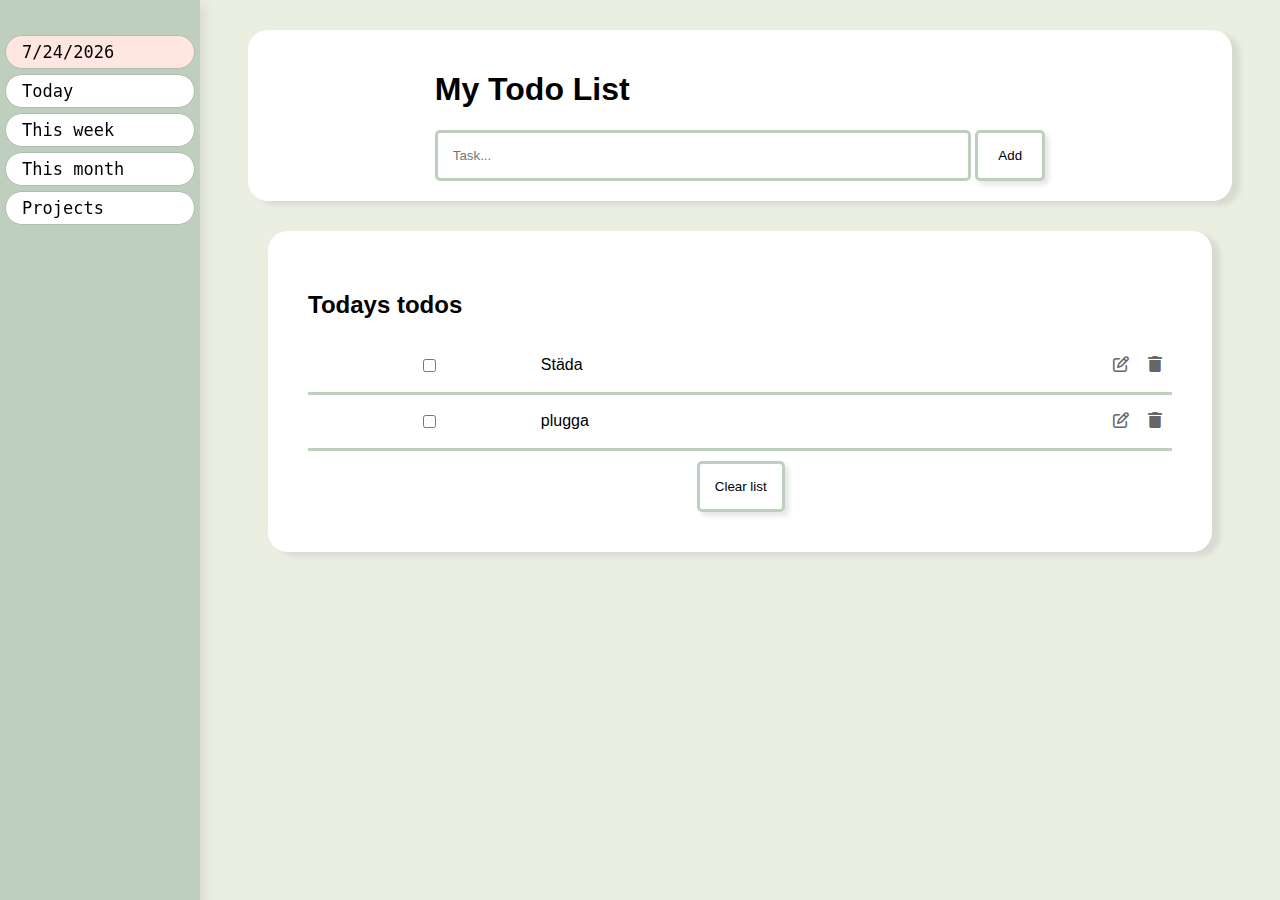
==== index.html @ 6f264ecf "This week mobile first" ====
<!DOCTYPE html>
<html lang="en">
<head>
    <meta charset="UTF-8">
    <meta name="viewport" content="width=device-width, initial-scale=1.0">
    <link rel="stylesheet" href="style.css">
    <link rel="stylesheet" href="https://cdnjs.cloudflare.com/ajax/libs/font-awesome/6.0.0-beta3/css/all.min.css">
    <title>ToDoApp</title>
</head>
<body>
    <!-- Sidebar -->
<div class="sidenav">
    <p id="datetime" class="datetime"></p>
    <a href="https://webexpressab.github.io/ToDoWebApp/index.html">Today</a>
    <a href="https://webexpressab.github.io/ToDoWebApp/week.html">This week</a>
    <a href="#">This month</a>
    <a href="#">Projects</a>
  </div>
  
  <div class="main">
    <div class="card1">
        <div id="myDIV" class="header">
            <h1>My Todo List</h1>
            <input type="text" id="myInput" class="myInput" placeholder="Task...">
            <button id="addBtn" class="addBtn" onclick="laggaTill()">Add</button>
            <button id="sparaKnapp" onclick="sparaRedigering()" style="display: none;">Save edit</button>
          </div>
    </div>

    <!-- Hamburger menu button -->
    <div class="hamburger" id="hamburger" onclick="toggleMenu()">
        <i class="fas fa-bars"></i>
    </div>


    <div class="card2">
        <h2>Todays todos</h2>
          <table class="todayTable">
            <tbody id="output"></tbody>
          </table>
          <button
          type="button"
          onclick="rensa()"
          class="btnRensa"
          id="btnRensa"
        >
          Clear list
        </button>
    </div>
  </div>
</body>
<script src="script.js" type="text/javascript"></script>
</html>
---- style.css ----
/*Bakgrund för sidan*/
body {
    background-color: #ebefe2;
  }

  /*Sidebar*/
.sidenav {
    height: 100%; 
    width: 200px; 
    position: fixed; 
    z-index: 1; 
    top: 0;
    left: 0;
    background-color: #bfcfbe;
    overflow-x: hidden;
    padding-top: 30px;
    box-shadow: 5px 4px 10px rgba(166, 166, 166, 0.287);
  }

  /*Dagens datum*/
  .datetime {
    padding: 6px 8px 6px 16px;
    text-decoration: none;
    font-size: 17px;
    color: #000000;
    display: block;
    font-family:monospace;
    border: solid;
    border-radius: 20px;
    border-color: #b2bbb1;
    border-width: thin;
    background-color: #ffe6e0;
    margin: 5px;
  }
  
  /*Länkar i sidebar*/
  .sidenav a {
    padding: 6px 8px 6px 16px;
    text-decoration: none;
    font-size: 17px;
    color: #000000;
    display: block;
    font-family:monospace;
    border: solid;
    border-radius: 20px;
    border-color: #b2bbb1;
    border-width: thin;
    background-color: white;
    margin: 5px;
  }
 
  .sidenav a:hover {
   opacity: 70%;
  }
  /* Dölj hamburgermenyn på stora skärmar */
.hamburger {
    display: none;
    position: fixed;
    top: 10px;
    left: 10px;
    z-index: 2;
    background: white;
    background-color: transparent;
    border: none;
    padding: 10px;
    border-radius: 50%;
    box-shadow: none;
}

.hamburger i {
    font-size: 24px;
}


  .main {
    margin-left: 200px;
    padding: 0px 10px;
  
  }

.card1 {
    background-color: white;
    margin: 30px;
    display: flex;
    padding: 20px;
    border-radius: 20px;
    box-shadow: 8px 4px 5px rgba(166, 166, 166, 0.287);
    justify-content: center;
    font-family: Arial, Helvetica, sans-serif;
}


input {
    padding: 15px;
    border-radius: 5px;
    border: solid;
    border-color: #bfcfbe;
}
.myInput {
    width: 500px;
  }

button {
    padding: 15px;
    border-radius: 5px;
    border: solid;
    border-color: #bfcfbe;
    background-color: white;
    box-shadow: 4px 4px 5px rgba(166, 166, 166, 0.287);

}
button:hover {
   opacity: 50%;
   
}
.addBtn {
    width: 70px;
}
.btnRensa {
    margin-top: 10px;
    margin-left: 45%;
}


.card2 {
    background-color: white;
    margin: 50px;
    margin-top: 20px;
    padding: 40px;
    border-radius: 20px;
    box-shadow: 8px 4px 5px rgba(166, 166, 166, 0.287);
    font-family:Verdana, Geneva, Tahoma, sans-serif;

}

table {
    table-layout: auto; 
    width: 100%; 
}

.todayTable {
    border-collapse: collapse; 
}

td, th {
    padding: 10px;
    border-bottom: solid;
    border-color: #bfcfbe;;

}

.weekContainer {
    display: grid;
    grid-template-columns: repeat(5, 19.5%); 
    gap: 10px;  
}

.day {
    display: flex;
    flex-direction: column;
    align-items: center;
    padding: 10px;
    border: solid;
    border-radius: 10px;
    border-color: #bfcfbe;
}

.weekInput {
    margin-bottom: 10px;
    padding: 2px;
    width: 80%;
}

.weekAddBtn {
    margin-bottom: 10px;
    padding: 5px;
}

.weekOutput {
    list-style: none;
    padding: 0;
    width: 100%;
    overflow-y: auto;
}

tr.dragged {
    opacity: 0.5;
}

tr.drop-target {
    border: 2px dashed #000;
}

i {
    margin-left: 15px;
    color: #666;
    cursor: pointer;
}

i:hover {
opacity: 50%;
}

.ikoner {
    text-align: right;
}

ul {
    list-style: none; 
    margin: 0;
    padding: 0;
}

li {
    display: flex;
    align-items: center; /* Centrera vertikalt */
    padding: 10px 5px; /* Skapa lite avstånd mellan listobjekt */
    margin: 10px;
    gap: 10px; /* Avstånd mellan checkbox och text */
    border-bottom: solid;
    border-color: #bfcfbe;
}
@media screen and (max-width: 1450px) {
    .weekContainer {
        grid-template-columns: auto;   
    }
}

/* Visa hamburgermenyn och dölj sidomenyn på mindre skärmar */
@media screen and (max-width: 950px) {
    .sidenav {
        display: none;
        width: 100%;
        height: auto;
        position: absolute;
        top: 0;
        left: 0;
        background-color: #bfcfbe;
        z-index: 1;
    }

    .sidenav.active {
        display: block;
    }

    .hamburger {
        display: block;
    }

    .main {
        margin-left: 0;
    }
    .myInput {
        width: 100%;
        margin-bottom: 10px;
    }
    .card1, .card2 {
        margin: 20px 10px;
        padding: 20px;
        height: 100%;
    }
    

    .btnRensa {
        margin-left: 0;
        width: 100%;
    }

    table {
        width: 100%;
    }

}

@media screen and (max-width: 650px) {
    .card1, .card2 {
        margin: 2px;
        padding: 20px;
        box-shadow: none;
        margin-bottom: 20px;
    }
    
    button {
        box-shadow: none;
    }

}
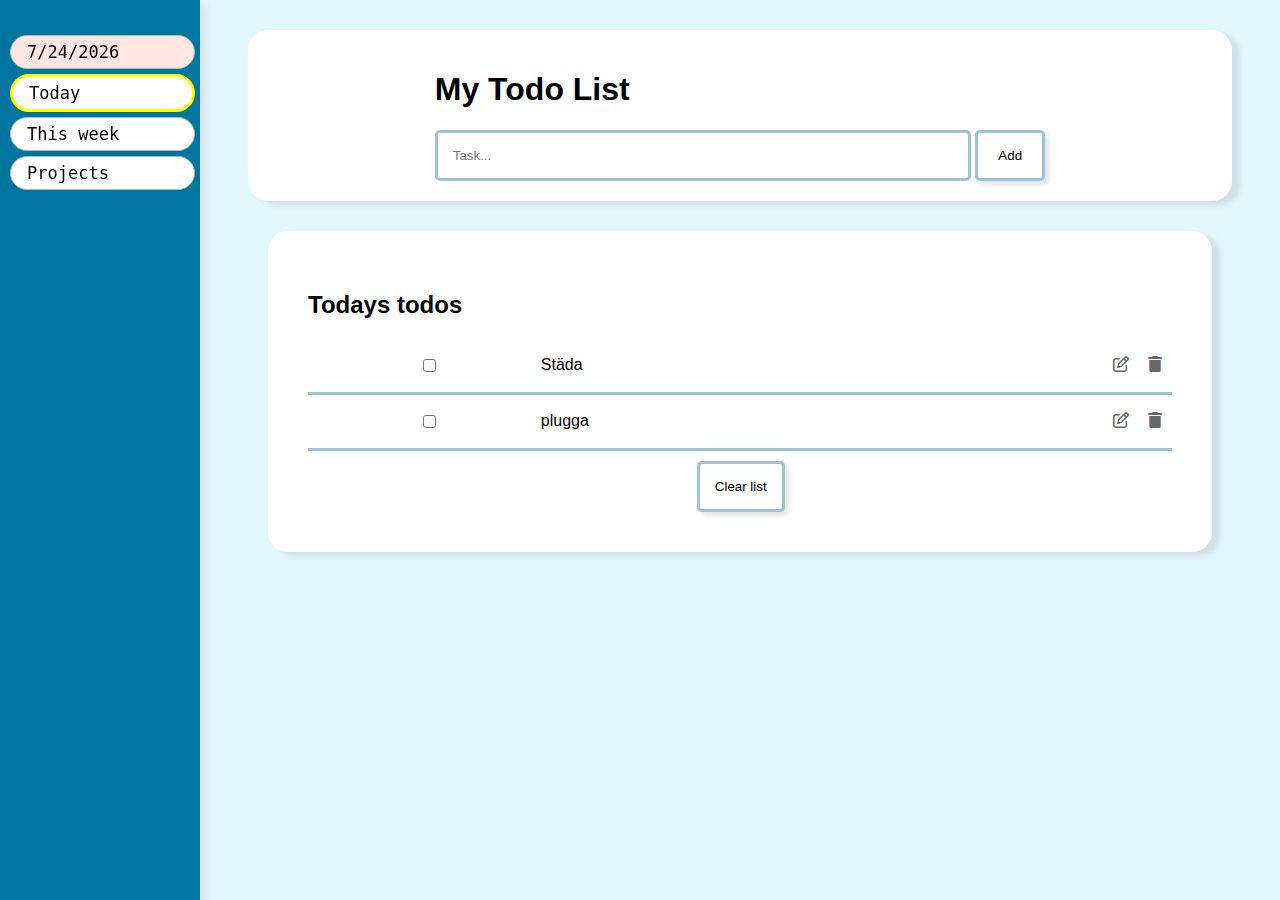
==== commit 256968b5: "lagt till så man ser i sidebaren vart man befinner sig" ====
--- a/index.html
+++ b/index.html
@@ -9,12 +9,11 @@
 </head>
 <body>
     <!-- Sidebar -->
-<div class="sidenav">
-    <p id="datetime" class="datetime"></p>
-    <a href="https://webexpressab.github.io/ToDoWebApp/index.html">Today</a>
-    <a href="https://webexpressab.github.io/ToDoWebApp/week.html">This week</a>
-    <a href="#">This month</a>
-    <a href="#">Projects</a>
+    <div class="sidenav">
+      <p id="datetime" class="datetime"></p>
+      <a href="https://webexpressab.github.io/ToDoWebApp/index.html" class="sideA active">Today</a>
+      <a href="https://webexpressab.github.io/ToDoWebApp/week.html" class="sideA">This week</a>
+      <a href="/https://webexpressab.github.io/ToDoWebApp/projects.html" class="sideA">Projects</a>
   </div>
   
   <div class="main">
--- a/style.css
+++ b/style.css
@@ -1,6 +1,6 @@
 /*Bakgrund för sidan*/
 body {
-    background-color: #ebefe2;
+    background-color: rgb(227, 247, 255);
   }
 
   /*Sidebar*/
@@ -11,7 +11,7 @@
     z-index: 1; 
     top: 0;
     left: 0;
-    background-color: #bfcfbe;
+    background-color: rgb(0,117,160);
     overflow-x: hidden;
     padding-top: 30px;
     box-shadow: 5px 4px 10px rgba(166, 166, 166, 0.287);
@@ -31,6 +31,7 @@
     border-width: thin;
     background-color: #ffe6e0;
     margin: 5px;
+    margin-left: 10px;
   }
   
   /*Länkar i sidebar*/
@@ -47,11 +48,20 @@
     border-width: thin;
     background-color: white;
     margin: 5px;
+    margin-left: 10px;
   }
  
   .sidenav a:hover {
    opacity: 70%;
   }
+
+  .sidenav a.active {
+
+    border: solid;
+    border-color: yellow;
+
+
+}
   /* Dölj hamburgermenyn på stora skärmar */
 .hamburger {
     display: none;
@@ -94,17 +104,21 @@
     padding: 15px;
     border-radius: 5px;
     border: solid;
-    border-color: #bfcfbe;
+    border-color: rgb(159, 194, 207);
 }
 .myInput {
     width: 500px;
+  }
+
+  .arrow-buttons {
+    display: none;
   }
 
 button {
     padding: 15px;
     border-radius: 5px;
     border: solid;
-    border-color: #bfcfbe;
+    border-color: rgb(159, 194, 207);
     background-color: white;
     box-shadow: 4px 4px 5px rgba(166, 166, 166, 0.287);
 
@@ -130,8 +144,29 @@
     border-radius: 20px;
     box-shadow: 8px 4px 5px rgba(166, 166, 166, 0.287);
     font-family:Verdana, Geneva, Tahoma, sans-serif;
-
-}
+}
+
+.cardWeek {
+    background-color: white;
+    margin: 50px;
+    margin-top: 20px;
+    padding: 40px;
+    border-radius: 20px;
+    box-shadow: 8px 4px 5px rgba(166, 166, 166, 0.287);
+    font-family:Verdana, Geneva, Tahoma, sans-serif;
+}
+.card4 {
+    background-color: white;
+    margin: 50px;
+    margin-top: 20px;
+    padding: 40px;
+    border-radius: 20px;
+    display: inline-flex;
+    width: 38%;
+    box-shadow: 8px 4px 5px rgba(166, 166, 166, 0.287);
+    font-family:Verdana, Geneva, Tahoma, sans-serif;
+}
+
 
 table {
     table-layout: auto; 
@@ -145,7 +180,7 @@
 td, th {
     padding: 10px;
     border-bottom: solid;
-    border-color: #bfcfbe;;
+    border-color: rgb(159, 194, 207);
 
 }
 
@@ -156,19 +191,29 @@
 }
 
 .day {
-    display: flex;
+    display: inline;
     flex-direction: column;
     align-items: center;
     padding: 10px;
     border: solid;
     border-radius: 10px;
-    border-color: #bfcfbe;
+    border-color: rgb(159, 194, 207);
+}
+
+.projectCol {
+    display: inline;
+    flex-direction: column;
+    align-items: center;
+    padding: 20px;
+    border: solid;
+    border-radius: 10px;
+    border-color: rgb(159, 194, 207);
 }
 
 .weekInput {
     margin-bottom: 10px;
-    padding: 2px;
-    width: 80%;
+    padding: 5px;
+    width: 73%;
 }
 
 .weekAddBtn {
@@ -218,16 +263,44 @@
     margin: 10px;
     gap: 10px; /* Avstånd mellan checkbox och text */
     border-bottom: solid;
-    border-color: #bfcfbe;
+    border-color: rgb(159, 194, 207);
+    
+}
+.sparaKnappWeek {
+    padding: 5px;
 }
 @media screen and (max-width: 1450px) {
     .weekContainer {
         grid-template-columns: auto;   
     }
+    .weekInput {
+        width: 90%;
+    }
+    .cardWeek {
+        background-color: transparent;
+        box-shadow: none;
+        margin-top: 0;
+        padding-top: 0;
+    }
+        .day {
+        background-color: white;
+        box-shadow: 8px 4px 5px rgba(166, 166, 166, 0.287);
+    }
 }
 
 /* Visa hamburgermenyn och dölj sidomenyn på mindre skärmar */
 @media screen and (max-width: 950px) {
+    .cardWeek {
+        background-color: transparent;
+        box-shadow: none;
+        margin-top: 0;
+        padding-top: 0;
+    }
+    .day {
+        background-color: white;
+        box-shadow: 8px 4px 5px rgba(166, 166, 166, 0.287);
+    }
+    
     .sidenav {
         display: none;
         width: 100%;
@@ -235,7 +308,7 @@
         position: absolute;
         top: 0;
         left: 0;
-        background-color: #bfcfbe;
+        background-color: rgb(0,117,160);
         z-index: 1;
     }
 
@@ -254,7 +327,7 @@
         width: 100%;
         margin-bottom: 10px;
     }
-    .card1, .card2 {
+    .card1, .card2, .cardWeek {
         margin: 20px 10px;
         padding: 20px;
         height: 100%;
@@ -268,6 +341,9 @@
 
     table {
         width: 100%;
+    }
+    .weekInput {
+        width: 85%;
     }
 
 }
@@ -279,9 +355,26 @@
         box-shadow: none;
         margin-bottom: 20px;
     }
+    .cardWeek{
+        padding: 0;
+    }
+    .day {
+        box-shadow: none;
+    }
     
     button {
         box-shadow: none;
     }
-
-}
+    .weekInput {
+        width: 75%;
+    }
+      /* Visa pilar för att ändra ordning */
+  .arrow-buttons {
+    display: inline-block;
+    margin-left: 5px;
+  }
+  i {
+    margin-left: 0px;
+}
+
+}
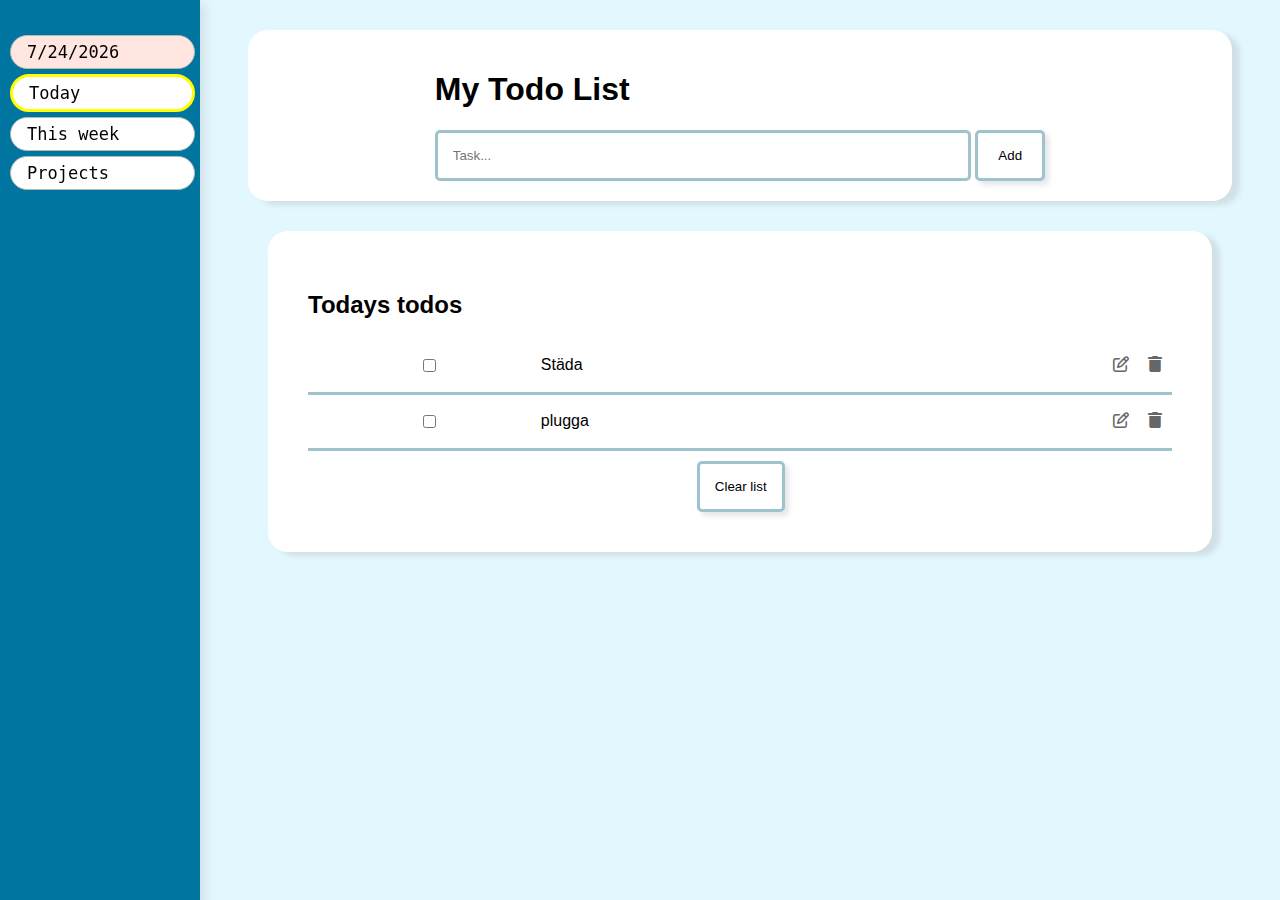
==== commit 0556c086: "fel länk till projects" ====
--- a/index.html
+++ b/index.html
@@ -13,7 +13,7 @@
       <p id="datetime" class="datetime"></p>
       <a href="https://webexpressab.github.io/ToDoWebApp/index.html" class="sideA active">Today</a>
       <a href="https://webexpressab.github.io/ToDoWebApp/week.html" class="sideA">This week</a>
-      <a href="/https://webexpressab.github.io/ToDoWebApp/projects.html" class="sideA">Projects</a>
+      <a href="https://webexpressab.github.io/ToDoWebApp/projects.html" class="sideA">Projects</a>
   </div>
   
   <div class="main">
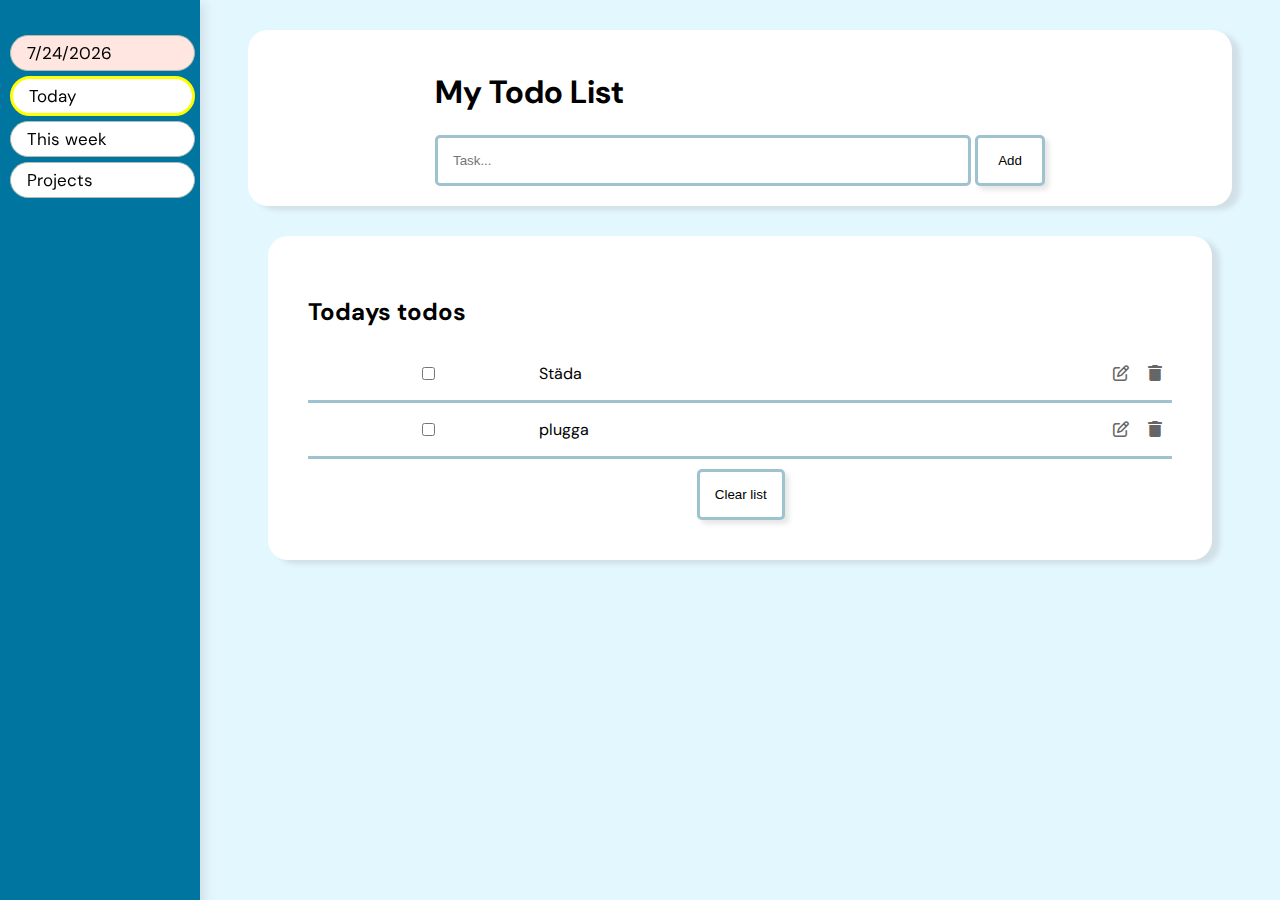
==== commit 15113707: "Fixa fonts" ====
--- a/index.html
+++ b/index.html
@@ -5,6 +5,9 @@
     <meta name="viewport" content="width=device-width, initial-scale=1.0">
     <link rel="stylesheet" href="style.css">
     <link rel="stylesheet" href="https://cdnjs.cloudflare.com/ajax/libs/font-awesome/6.0.0-beta3/css/all.min.css">
+    <link rel="preconnect" href="https://fonts.googleapis.com">
+<link rel="preconnect" href="https://fonts.gstatic.com" crossorigin>
+<link href="https://fonts.googleapis.com/css2?family=DM+Sans:ital,opsz,wght@0,9..40,100..1000;1,9..40,100..1000&display=swap" rel="stylesheet">
     <title>ToDoApp</title>
 </head>
 <body>
@@ -23,6 +26,9 @@
             <input type="text" id="myInput" class="myInput" placeholder="Task...">
             <button id="addBtn" class="addBtn" onclick="laggaTill()">Add</button>
             <button id="sparaKnapp" onclick="sparaRedigering()" style="display: none;">Save edit</button>
+  
+
+
           </div>
     </div>
 
--- a/style.css
+++ b/style.css
@@ -1,6 +1,7 @@
 /*Bakgrund för sidan*/
 body {
     background-color: rgb(227, 247, 255);
+    font-family: "DM Sans", sans-serif;
   }
 
   /*Sidebar*/
@@ -24,7 +25,7 @@
     font-size: 17px;
     color: #000000;
     display: block;
-    font-family:monospace;
+    font-family: "DM Sans", sans-serif;
     border: solid;
     border-radius: 20px;
     border-color: #b2bbb1;
@@ -41,7 +42,7 @@
     font-size: 17px;
     color: #000000;
     display: block;
-    font-family:monospace;
+    font-family: "DM Sans", sans-serif;
     border: solid;
     border-radius: 20px;
     border-color: #b2bbb1;
@@ -96,7 +97,7 @@
     border-radius: 20px;
     box-shadow: 8px 4px 5px rgba(166, 166, 166, 0.287);
     justify-content: center;
-    font-family: Arial, Helvetica, sans-serif;
+    font-family: "DM Sans", sans-serif;
 }
 
 
@@ -143,7 +144,7 @@
     padding: 40px;
     border-radius: 20px;
     box-shadow: 8px 4px 5px rgba(166, 166, 166, 0.287);
-    font-family:Verdana, Geneva, Tahoma, sans-serif;
+    font-family: "DM Sans", sans-serif;
 }
 
 .cardWeek {
@@ -153,7 +154,7 @@
     padding: 40px;
     border-radius: 20px;
     box-shadow: 8px 4px 5px rgba(166, 166, 166, 0.287);
-    font-family:Verdana, Geneva, Tahoma, sans-serif;
+    font-family: "DM Sans", sans-serif;
 }
 .card4 {
     background-color: white;
@@ -164,7 +165,7 @@
     display: inline-flex;
     width: 38%;
     box-shadow: 8px 4px 5px rgba(166, 166, 166, 0.287);
-    font-family:Verdana, Geneva, Tahoma, sans-serif;
+    font-family: "DM Sans", sans-serif;
 }
 
 
@@ -204,10 +205,22 @@
     display: inline;
     flex-direction: column;
     align-items: center;
+    width: 100%;
     padding: 20px;
     border: solid;
     border-radius: 10px;
     border-color: rgb(159, 194, 207);
+}
+.Kasta {
+    margin-left: 98%;
+}
+.KastaHide {
+    display: none;
+    margin-left: 92%;
+}
+.Kasta:hover + .KastaHide {
+    display: block;
+    color: red;
 }
 
 .weekInput {
@@ -266,8 +279,17 @@
     border-color: rgb(159, 194, 207);
     
 }
+select {
+    padding: 15px;
+    border-radius: 5px;
+    border: solid;
+    border-color: rgb(159, 194, 207);
+}
 .sparaKnappWeek {
     padding: 5px;
+}
+h1 {
+    font-family: "DM Sans", sans-serif;
 }
 @media screen and (max-width: 1450px) {
     .weekContainer {
@@ -327,7 +349,7 @@
         width: 100%;
         margin-bottom: 10px;
     }
-    .card1, .card2, .cardWeek {
+    .card1, .card2, .cardWeek, .card4 {
         margin: 20px 10px;
         padding: 20px;
         height: 100%;
@@ -345,7 +367,17 @@
     .weekInput {
         width: 85%;
     }
-
+    .card4 {
+        width: 90%;
+        box-shadow: none;
+    }
+    .arrow-buttons {
+        display: inline-block;
+        margin-left: 5px;
+      }
+      i {
+        margin-left: 0px;
+    }
 }
 
 @media screen and (max-width: 650px) {
@@ -355,9 +387,10 @@
         box-shadow: none;
         margin-bottom: 20px;
     }
-    .cardWeek{
+    .cardWeek {
         padding: 0;
     }
+  
     .day {
         box-shadow: none;
     }
@@ -368,13 +401,6 @@
     .weekInput {
         width: 75%;
     }
-      /* Visa pilar för att ändra ordning */
-  .arrow-buttons {
-    display: inline-block;
-    margin-left: 5px;
-  }
-  i {
-    margin-left: 0px;
-}
-
-}
+
+
+}
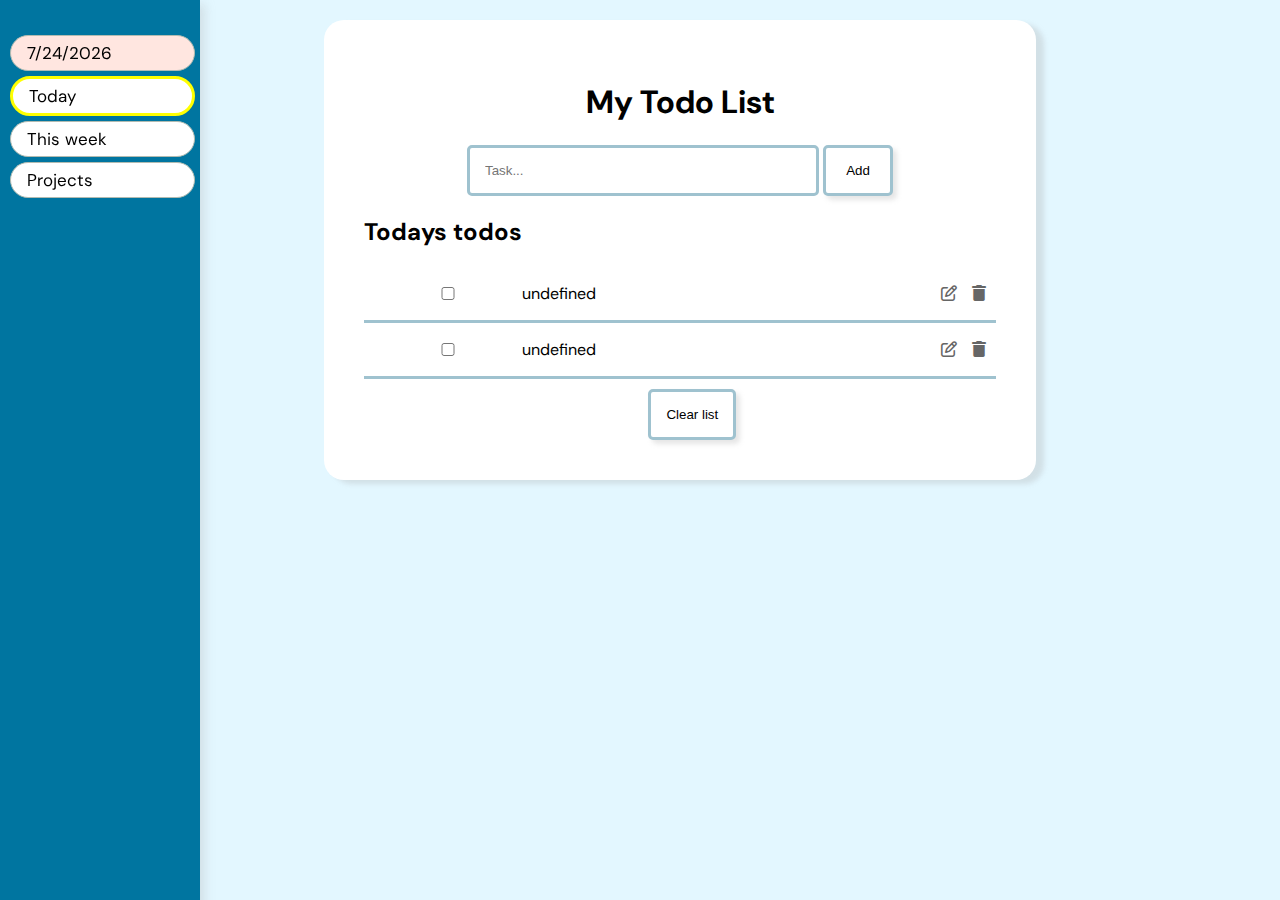
==== commit cfff6df1: "kanske att drag funkar på mobilen nu" ====
--- a/index.html
+++ b/index.html
@@ -19,19 +19,7 @@
       <a href="https://webexpressab.github.io/ToDoWebApp/projects.html" class="sideA">Projects</a>
   </div>
   
-  <div class="main">
-    <div class="card1">
-        <div id="myDIV" class="header">
-            <h1>My Todo List</h1>
-            <input type="text" id="myInput" class="myInput" placeholder="Task...">
-            <button id="addBtn" class="addBtn" onclick="laggaTill()">Add</button>
-            <button id="sparaKnapp" onclick="sparaRedigering()" style="display: none;">Save edit</button>
-  
-
-
-          </div>
-    </div>
-
+  <div class="main1">
     <!-- Hamburger menu button -->
     <div class="hamburger" id="hamburger" onclick="toggleMenu()">
         <i class="fas fa-bars"></i>
@@ -39,6 +27,12 @@
 
 
     <div class="card2">
+      <div id="myDIV" class="header">
+        <h1>My Todo List</h1>
+        <input type="text" id="myInput" class="myInput" placeholder="Task...">
+        <button id="addBtn" class="addBtn" onclick="laggaTill()">Add</button>
+        <button id="sparaKnapp" onclick="sparaRedigering()" style="display: none;">Save edit</button>
+      </div>
         <h2>Todays todos</h2>
           <table class="todayTable">
             <tbody id="output"></tbody>
--- a/style.css
+++ b/style.css
@@ -108,13 +108,15 @@
     border-color: rgb(159, 194, 207);
 }
 .myInput {
-    width: 500px;
+    width: 50%;
   }
 
   .arrow-buttons {
     display: none;
   }
-
+.projectInput {
+    width: 70%;
+}
 button {
     padding: 15px;
     border-radius: 5px;
@@ -139,12 +141,16 @@
 
 .card2 {
     background-color: white;
-    margin: 50px;
+    margin: 25%;
     margin-top: 20px;
     padding: 40px;
     border-radius: 20px;
     box-shadow: 8px 4px 5px rgba(166, 166, 166, 0.287);
     font-family: "DM Sans", sans-serif;
+    width: 50%;
+}
+.card2 .header {
+    text-align: center;
 }
 
 .cardWeek {
@@ -298,6 +304,9 @@
     .weekInput {
         width: 90%;
     }
+    .projectInput {
+        width: 50%;
+    }
     .cardWeek {
         background-color: transparent;
         box-shadow: none;
@@ -327,7 +336,7 @@
         display: none;
         width: 100%;
         height: auto;
-        position: absolute;
+        position: fixed;
         top: 0;
         left: 0;
         background-color: rgb(0,117,160);
@@ -346,7 +355,6 @@
         margin-left: 0;
     }
     .myInput {
-        width: 100%;
         margin-bottom: 10px;
     }
     .card1, .card2, .cardWeek, .card4 {
@@ -381,7 +389,7 @@
 }
 
 @media screen and (max-width: 650px) {
-    .card1, .card2 {
+    .card1 {
         margin: 2px;
         padding: 20px;
         box-shadow: none;
@@ -401,6 +409,10 @@
     .weekInput {
         width: 75%;
     }
-
-
-}
+.card2 {
+    width: 85%;
+    box-shadow: none;
+    margin-top: 60px;
+}
+
+}
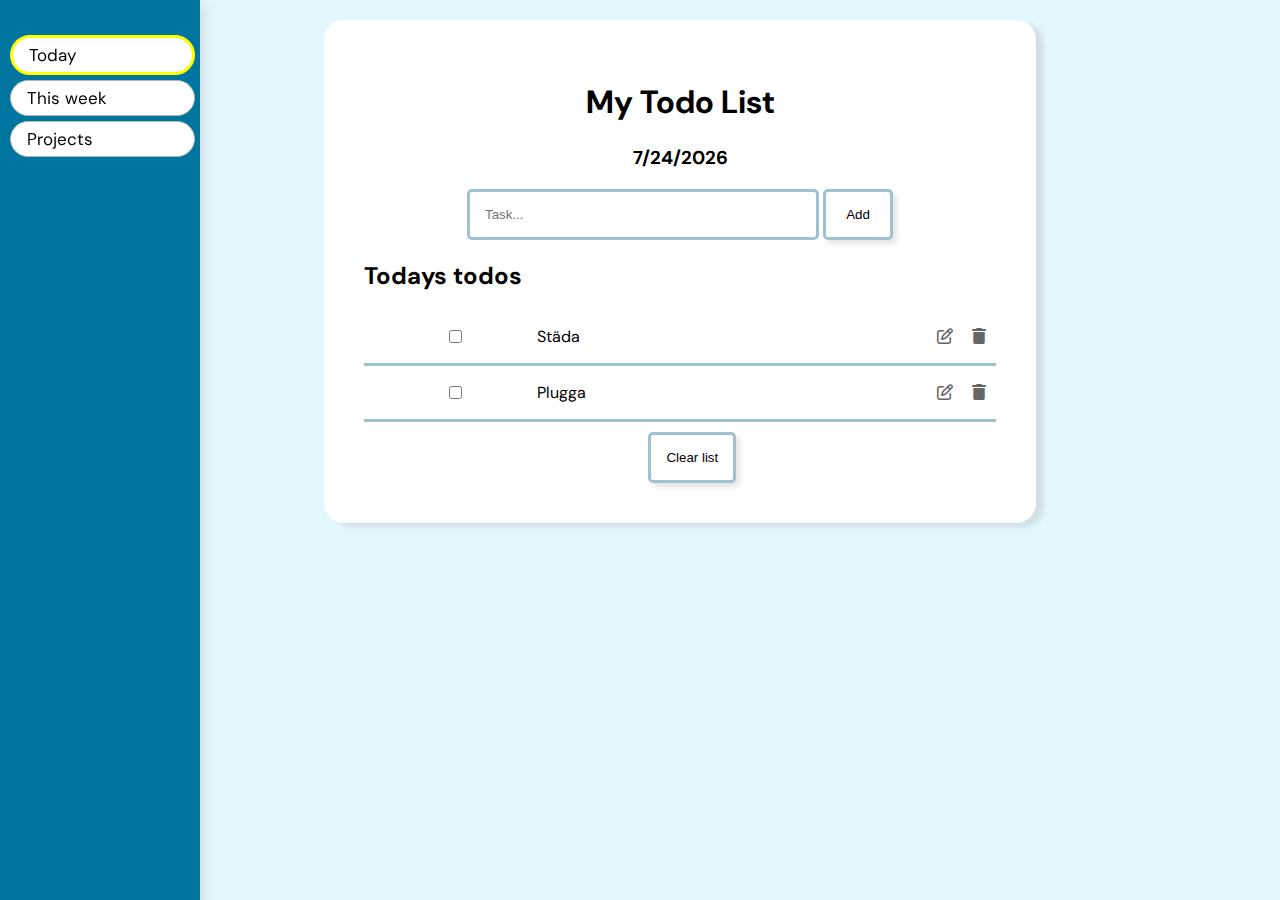
==== commit f114ba3d: "Skapat ett test potentill ny design" ====
--- a/index.html
+++ b/index.html
@@ -8,12 +8,12 @@
     <link rel="preconnect" href="https://fonts.googleapis.com">
 <link rel="preconnect" href="https://fonts.gstatic.com" crossorigin>
 <link href="https://fonts.googleapis.com/css2?family=DM+Sans:ital,opsz,wght@0,9..40,100..1000;1,9..40,100..1000&display=swap" rel="stylesheet">
+
     <title>ToDoApp</title>
 </head>
 <body>
     <!-- Sidebar -->
     <div class="sidenav">
-      <p id="datetime" class="datetime"></p>
       <a href="https://webexpressab.github.io/ToDoWebApp/index.html" class="sideA active">Today</a>
       <a href="https://webexpressab.github.io/ToDoWebApp/week.html" class="sideA">This week</a>
       <a href="https://webexpressab.github.io/ToDoWebApp/projects.html" class="sideA">Projects</a>
@@ -29,6 +29,7 @@
     <div class="card2">
       <div id="myDIV" class="header">
         <h1>My Todo List</h1>
+        <h3 id="datetime" class="datetime"></h3>
         <input type="text" id="myInput" class="myInput" placeholder="Task...">
         <button id="addBtn" class="addBtn" onclick="laggaTill()">Add</button>
         <button id="sparaKnapp" onclick="sparaRedigering()" style="display: none;">Save edit</button>
@@ -49,4 +50,5 @@
   </div>
 </body>
 <script src="script.js" type="text/javascript"></script>
+
 </html>--- a/style.css
+++ b/style.css
@@ -19,6 +19,7 @@
   }
 
   /*Dagens datum*/
+  /*
   .datetime {
     padding: 6px 8px 6px 16px;
     text-decoration: none;
@@ -33,7 +34,7 @@
     background-color: #ffe6e0;
     margin: 5px;
     margin-left: 10px;
-  }
+  }*/
   
   /*Länkar i sidebar*/
   .sidenav a {
@@ -285,6 +286,24 @@
     border-color: rgb(159, 194, 207);
     
 }
+ul li {
+    position: relative;
+}
+ul li::before {
+    content: "";
+    position: absolute;
+    height: 28px;
+    width: 28px;
+    border-radius: 50%;
+    background-image: url(images/unchecked.png);
+    background-size: cover;
+    background-position: center;
+    top: 12px;
+}
+.Checked {
+    color: #555;
+    text-decoration: line-through;
+}
 select {
     padding: 15px;
     border-radius: 5px;
@@ -331,18 +350,20 @@
         background-color: white;
         box-shadow: 8px 4px 5px rgba(166, 166, 166, 0.287);
     }
-    
+
     .sidenav {
+        margin-top: 20px;
         display: none;
         width: 100%;
         height: auto;
         position: fixed;
         top: 0;
         left: 0;
-        background-color: rgb(0,117,160);
+        background-color: rgb(227, 247, 255);
         z-index: 1;
     }
 
+    
     .sidenav.active {
         display: block;
     }
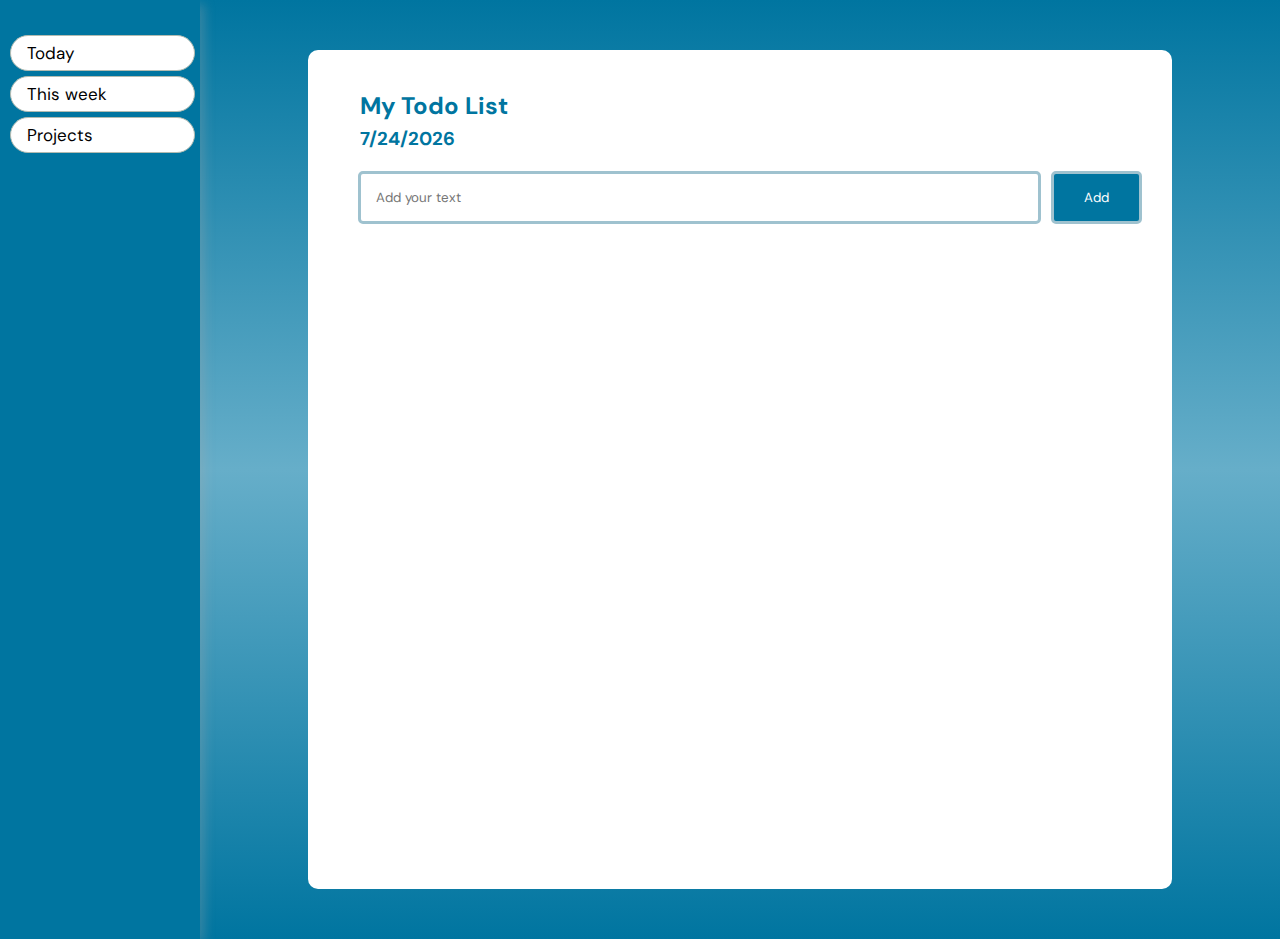
==== commit 2c051c10: "nu" ====
--- a/index.html
+++ b/index.html
@@ -3,52 +3,46 @@
 <head>
     <meta charset="UTF-8">
     <meta name="viewport" content="width=device-width, initial-scale=1.0">
-    <link rel="stylesheet" href="style.css">
-    <link rel="stylesheet" href="https://cdnjs.cloudflare.com/ajax/libs/font-awesome/6.0.0-beta3/css/all.min.css">
+    <link href="https://cdnjs.cloudflare.com/ajax/libs/font-awesome/6.0.0-beta3/css/all.min.css" rel="stylesheet">
     <link rel="preconnect" href="https://fonts.googleapis.com">
-<link rel="preconnect" href="https://fonts.gstatic.com" crossorigin>
-<link href="https://fonts.googleapis.com/css2?family=DM+Sans:ital,opsz,wght@0,9..40,100..1000;1,9..40,100..1000&display=swap" rel="stylesheet">
-
-    <title>ToDoApp</title>
+    <link rel="preconnect" href="https://fonts.gstatic.com" crossorigin>
+    <link href="https://fonts.googleapis.com/css2?family=DM+Sans:ital,opsz,wght@0,9..40,100..1000;1,9..40,100..1000&display=swap" rel="stylesheet">
+    <link rel="stylesheet" href="test.css">
+    <title>Document</title>
 </head>
 <body>
-    <!-- Sidebar -->
-    <div class="sidenav">
-      <a href="https://webexpressab.github.io/ToDoWebApp/index.html" class="sideA active">Today</a>
-      <a href="https://webexpressab.github.io/ToDoWebApp/week.html" class="sideA">This week</a>
-      <a href="https://webexpressab.github.io/ToDoWebApp/projects.html" class="sideA">Projects</a>
-  </div>
-  
-  <div class="main1">
-    <!-- Hamburger menu button -->
-    <div class="hamburger" id="hamburger" onclick="toggleMenu()">
-        <i class="fas fa-bars"></i>
+    <div class="container">
+        <div class="nav">
+       <!-- Sidebar -->
+       <div class="sidenav">
+        <a href="https://webexpressab.github.io/ToDoWebApp/index.html" class="sideA active">Today</a>
+        <a href="https://webexpressab.github.io/ToDoWebApp/week.html" class="sideA">This week</a>
+        <a href="https://webexpressab.github.io/ToDoWebApp/projects.html" class="sideA">Projects</a>
     </div>
 
 
-    <div class="card2">
-      <div id="myDIV" class="header">
-        <h1>My Todo List</h1>
+      <!-- Hamburger menu button -->
+      <div class="hamburger" id="hamburger" onclick="toggleMenu()">
+          <i class="fas fa-bars"></i>
+      </div>
+
+</div> 
+<div class="main">
+ <div class="todo-app">
+    <div class="header">
+            <h2>My Todo List</h2>
         <h3 id="datetime" class="datetime"></h3>
-        <input type="text" id="myInput" class="myInput" placeholder="Task...">
-        <button id="addBtn" class="addBtn" onclick="laggaTill()">Add</button>
-        <button id="sparaKnapp" onclick="sparaRedigering()" style="display: none;">Save edit</button>
-      </div>
-        <h2>Todays todos</h2>
-          <table class="todayTable">
-            <tbody id="output"></tbody>
-          </table>
-          <button
-          type="button"
-          onclick="rensa()"
-          class="btnRensa"
-          id="btnRensa"
-        >
-          Clear list
-        </button>
     </div>
-  </div>
+
+    <div class="row">
+        <input type="text" id="input-box" placeholder="Add your text"><button onclick="addTask()">Add</button>
+    </div>
+    <ul id="list-container">
+
+    </ul>
+</div>
+ </div>
+   </div> 
+   <script src="test.js"></script>
 </body>
-<script src="script.js" type="text/javascript"></script>
-
 </html>--- a/test.css
+++ b/test.css
@@ -0,0 +1,309 @@
+* {
+    margin: 0;
+    padding: 0;
+    font-family: "DM sans", sans-serif;
+    box-sizing: border-box;
+}
+
+.container {
+    width: 100%;
+    min-height: 100vh;
+   background: linear-gradient(rgb(0,117,160), rgb(102, 174, 201), rgb(0,117,160));
+  /* background: rgb(0,117,160);*/
+
+    display: flex;
+}
+
+
+  /*Sidebar*/
+ /* .sidenav {
+    width: 100%; 
+    position: fixed; 
+    text-align: center;
+    margin-top: 30px;
+
+ 
+  }*/
+/*Länkar i sidebar*/
+/*.sidenav a {
+    padding: 20px;
+    text-decoration: none;
+    font-size: 20px;
+    color: rgb(0,117,160);
+    font-family: "DM Sans", sans-serif;
+    border-radius: 20px;
+    background-color: white;
+
+  }
+ 
+  .sidenav a:hover {
+   opacity: 70%;
+  }
+*/
+  /*Sidebar*/
+  .sidenav {
+    height: 100%; 
+    width: 200px; 
+    z-index: 1; 
+    top: 0;
+    left: 0;
+    background-color: rgb(0,117,160);
+    overflow-x: hidden;
+    padding-top: 30px;
+    box-shadow: 5px 4px 10px rgba(166, 166, 166, 0.287);
+
+  }
+
+  /*Dagens datum*/
+  /*
+  .datetime {
+    padding: 6px 8px 6px 16px;
+    text-decoration: none;
+    font-size: 17px;
+    color: #000000;
+    display: block;
+    font-family: "DM Sans", sans-serif;
+    border: solid;
+    border-radius: 20px;
+    border-color: #b2bbb1;
+    border-width: thin;
+    background-color: #ffe6e0;
+    margin: 5px;
+    margin-left: 10px;
+  }*/
+  
+  /*Länkar i sidebar*/
+  .sidenav a {
+    padding: 6px 8px 6px 16px;
+    text-decoration: none;
+    font-size: 17px;
+    color: #000000;
+    display: block;
+    font-family: "DM Sans", sans-serif;
+    border: solid;
+    border-radius: 20px;
+    border-color: #b2bbb1;
+    border-width: thin;
+    background-color: white;
+    margin: 5px;
+    margin-left: 10px;
+  }
+  /* Dölj hamburgermenyn på stora skärmar */
+.hamburger {
+    display: none;
+    position: fixed;
+    top: 10px;
+    left: 10px;
+    z-index: 2;
+    background: white;
+    background-color: transparent;
+    border: none;
+    padding: 10px;
+    border-radius: 50%;
+    box-shadow: none;
+}
+
+.hamburger i {
+    font-size: 24px;
+}
+
+.main {
+    width: 100%;
+    min-height: 100vh;
+    display: flex;
+    justify-content: center;
+}
+
+
+.todo-app {
+    width: 80%;
+    background-color: #fff;
+    margin: 100px auto 20px;
+    padding: 40px 30px 40px;
+    border-radius: 10px;
+    margin: 10px;
+    display: flex;
+    flex-direction: column;
+    min-height: 300px;
+    margin: 50px;
+
+
+}
+
+
+.header {
+   margin-left: 22px;
+}
+
+.todo-app h2 {
+    color: rgb(0,117,160);
+    display: flex;
+    align-items: center;
+    margin-bottom: 5px;
+}
+
+.todo-app h3 {
+    color: rgb(0,117,160);
+    display: flex;
+    align-items: center;
+    margin-bottom: 20px;
+}
+
+
+.row {
+    display: flex;
+    align-items: center;
+    justify-content: space-between;
+    /*background: #edeef0;*/
+    border-radius: 10px;
+    padding-left: 20px;
+    margin-bottom: 25px;
+}
+
+input {
+    flex: 1;
+    border: none;
+    outline: none;
+    background: transparent;
+    padding: 10px;
+    font-weight: 14px;
+    padding: 15px;
+    border-radius: 5px;
+    border: solid;
+    border-color: rgb(159, 194, 207);
+    margin-right: 10px;
+}
+
+button {
+ /*   border: none;
+    outline: none;
+    padding: 16px 50px;
+    background: rgb(0,117,160);
+    color: #fff;
+    font-size: 16px;
+    cursor: pointer;
+    border-radius: 10px;*/
+    padding: 15px 30px;
+    border-radius: 5px;
+    border: solid;
+    border-color: rgb(159, 194, 207);
+    background: rgb(0,117,160);
+
+    color: white;
+}
+
+button:hover {
+    opacity: 70%;
+}
+
+ul {
+    overflow: auto;
+    height: 600px;
+    margin-left: 20px;
+}
+
+/* Stil för listobjekt */
+ul li {
+    list-style: none;
+    font-size: 17px;
+    padding: 12px 50px 12px 50px; /* Ger utrymme för checkbox till vänster och ikoner till höger */
+    border-bottom: solid;
+    border-color: rgb(0,117,160);
+    position: relative; /* För att placera barn med absolut position */
+    user-select: none;
+    cursor: pointer;
+
+}
+
+/* Checkbox (vänster) */
+ul li::before {
+    content: "";
+    position: absolute; /* Absolut position för att hålla checkboxen på plats */
+    left: 12px;
+    top: 50%;
+    transform: translateY(-50%);
+    width: 28px;
+    height: 28px;
+    border-radius: 50%;
+    background-image: url(images/unchecked.png);
+    background-size: cover;
+    background-position: center;
+}
+
+/* Markerad checkbox */
+ul li.checked::before {
+    background-image: url(images/checked.png);
+}
+
+/* Text i listobjekt */
+ul li span.text {
+    display: block;
+    margin: 0;
+    padding-right: 80px; /* Utrymme för att undvika att texten överlappar ikoner */
+    word-wrap: break-word; /* Tillåt radbrytning för lång text */
+    overflow-wrap: break-word;
+    line-height: 1.5;
+}
+
+/* Redigeringsikon */
+ul li i {
+    position: absolute; /* Fixera positionen */
+    right: 40px; /* Avstånd från höger */
+    top: 55%;
+    transform: translateY(-50%);
+    font-size: 17px;
+    color: #555;
+    cursor: pointer;
+}
+
+/* Borttagningsikon */
+ul li span.delete {
+    position: absolute; /* Fixera positionen */
+    right: 12px; /* Avstånd från höger */
+    top: 50%;
+    transform: translateY(-50%);
+    font-size: 25px;
+    color: #555;
+    cursor: pointer;
+}
+
+/* Ikon-hover */
+ul li i:hover,
+ul li span.delete:hover {
+    opacity: 70%;
+}
+
+
+
+ul li.checked {
+    color: #555;
+    text-decoration: line-through;
+}
+
+ul li.checked::before {
+    background-image: url(images/checked.png);
+}
+
+/* Visa hamburgermenyn och dölj sidomenyn på mindre skärmar */
+@media screen and (max-width: 950px) {
+
+    .hamburger {
+        display: block;
+    }
+    .sidenav.active {
+        display: block;
+    }
+    .sidenav {
+        margin-top: 20px;
+      
+        display: none;
+        width: 100%;
+        height: auto;
+        position: fixed;
+        top: 0;
+        left: 0;
+        background-color: rgb(0,117,160);
+        z-index: 1;
+    }
+
+}